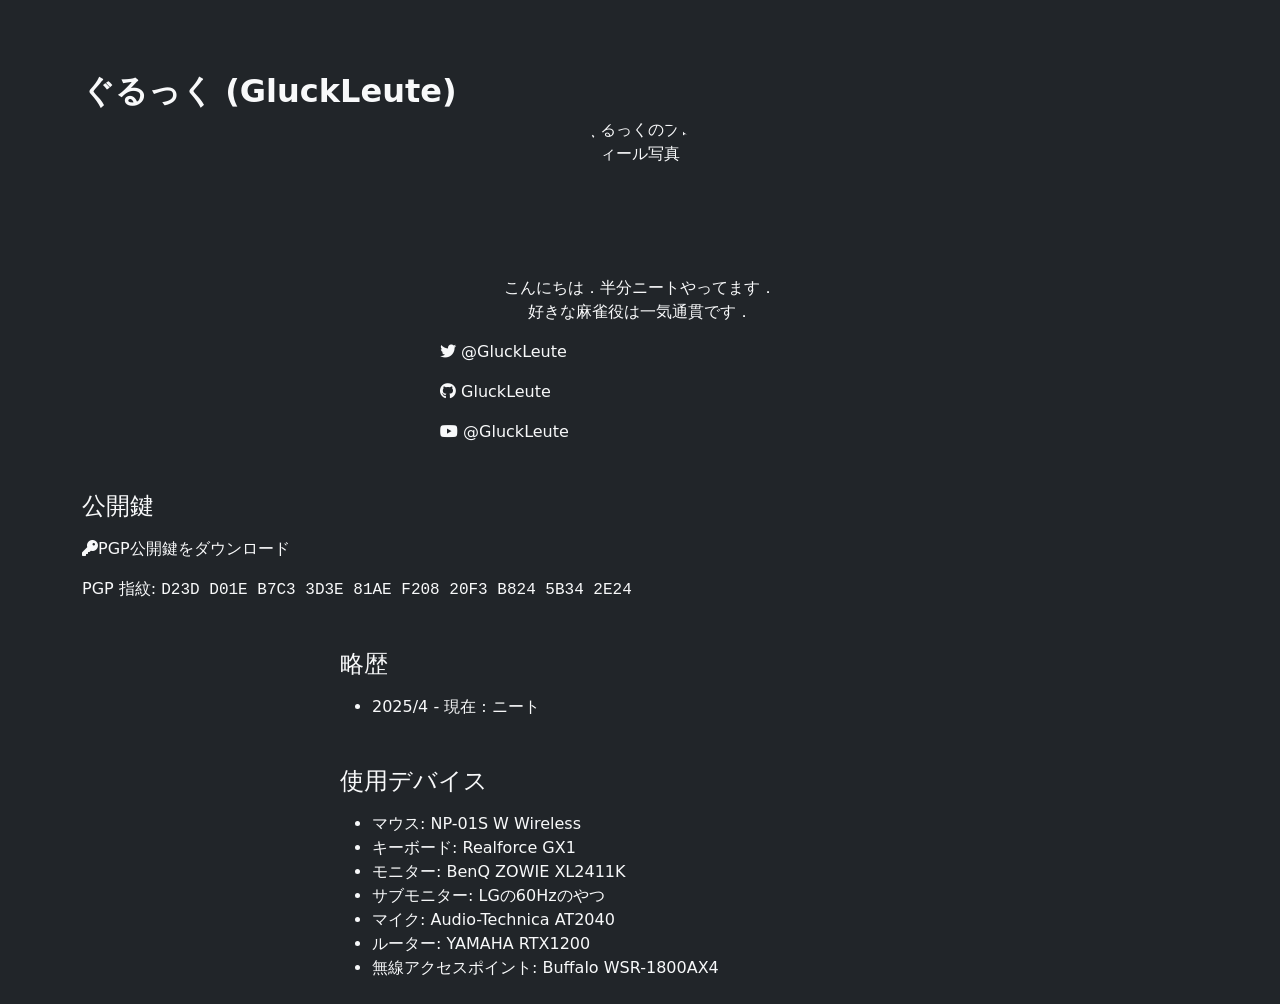
==== index.html @ acce5856 "PGP公開鍵を追加" ====
<!DOCTYPE html>
<html lang="ja">
<head>
  <meta charset="UTF-8">
  <meta name="viewport" content="width=device-width, initial-scale=1">
  <title>ぐるっく | hogehage.net</title>
  <meta name="description" content="ぐるっく(GluckLeute)のプロフィールとリンク集">
  <link rel="canonical" href="https://www.hogehage.net/">
  <link href="https://cdn.jsdelivr.net/npm/bootstrap@5.3.0/dist/css/bootstrap.min.css" rel="stylesheet">
  <link href="https://cdnjs.cloudflare.com/ajax/libs/font-awesome/6.4.0/css/all.min.css" rel="stylesheet">
  <link rel="stylesheet" href="./assets/css/style.css">
</head>
<body class="bg-dark text-light">
  <div class="container">
    <header class="name-block">
      <h1 class="fs-2 mt-5 mx-auto name">ぐるっく (GluckLeute)</h1>
    </header>

    <main>
      <div class="text-center">
        <div>
          <img
            src="./assets/img/profile.jpg"
            alt="ぐるっくのプロフィール写真"
            class="profile-img d-block mx-auto"
            loading="lazy"
            decoding="async"
            width="150"
            height="150">
        </div>
        <p class="mt-2">こんにちは．半分ニートやってます．<br>好きな麻雀役は一気通貫です．</p>
      </div>

      <section class="account mx-auto text-start">
        <p><a href="https://twitter.com/GluckLeute" target="_blank" rel="noopener noreferrer"><i class="fab fa-twitter"></i> @GluckLeute</a></p>
        <p><a href="https://github.com/GluckLeute" target="_blank" rel="noopener noreferrer"><i class="fab fa-github"></i> GluckLeute</a></p>
        <p><a href="https://youtube.com/@GluckLeute/videos" target="_blank" rel="noopener noreferrer"><i class="fab fa-youtube"></i> @GluckLeute</a></p>
      </section>

      <section class="public-key mx-auto mt-5">
        <h2 class="fs-4 mb-3">公開鍵</h2>
        <div class="public-key-item mb-2">
          <p><a href="./assets/publickey.asc" download><i class="fa-solid fa-key"></i>PGP公開鍵をダウンロード</a></p>
          <p class="mb-0">PGP 指紋: <span class="font-monospace">D23D D01E B7C3 3D3E 81AE F208 20F3 B824 5B34 2E24</span></p>
        </div>
      </section>

      <section class="career mx-auto mt-5">
        <h2 class="fs-4 mb-3">略歴</h2>
        <div class="career-item mb-4">
          <ul>
            <li>2025/4 - 現在 : ニート</li>
          </ul>
        </div>
      </section>

      <section class="devices mx-auto mt-5">
        <h2 class="fs-4 mb-3">使用デバイス</h2>
        <div class="device-item mb-4">
          <ul>
            <li>マウス: NP-01S W Wireless</li>
            <li>キーボード: Realforce GX1</li>
            <li>モニター: BenQ ZOWIE XL2411K</li>
            <li>サブモニター: LGの60Hzのやつ</li>
            <li>マイク: Audio-Technica AT2040</li>
            <li>ルーター: YAMAHA RTX1200</li>
            <li>無線アクセスポイント: Buffalo WSR-1800AX4</li>
          </ul>
        </div>
      </section>
    </main>
  </div>

  <script src="https://cdn.jsdelivr.net/npm/bootstrap@5.3.0/dist/js/bootstrap.bundle.min.js"></script>
</body>
</html>
---- assets/css/style.css ----
.name-block {
  width: 300px; /* 任意。自然な幅に調整 */
  text-align: center;
  margin-top: 1.5rem;
}
.name {
  display: inline-block;
  margin-top: 1.5rem;
  font-size: 1.5rem;
  font-weight: bold;

  /* テキスト自体は左揃えに */
  text-align: left;
  width: max-content;
  margin-left: auto;
  margin-right: auto;
}

.profile-img {
  width: 150px;
  height: 150px;
  border-radius: 50%;
  object-fit: cover;
  object-position: center;
  display: block;
}

a {
  color: inherit;            /* 親要素の文字色を継承（たとえば白） */
  text-decoration: none;     /* 下線を消す */
}

a:hover {
  text-decoration: underline; /* ホバー時だけ下線つける（任意） */
}

/* レイアウトの幅をCSSで管理（インライン撤去） */
.account {
  width: 100%;
  max-width: 400px;
}

.career {
  width: 100%;
  max-width: 600px;
}

.devices {
  width: 100%;
  max-width: 600px;
}

/* キーボードフォーカスの可視化（ダーク背景上） */
a:focus-visible {
  outline: 2px solid #0d6efd;
  outline-offset: 2px;
}
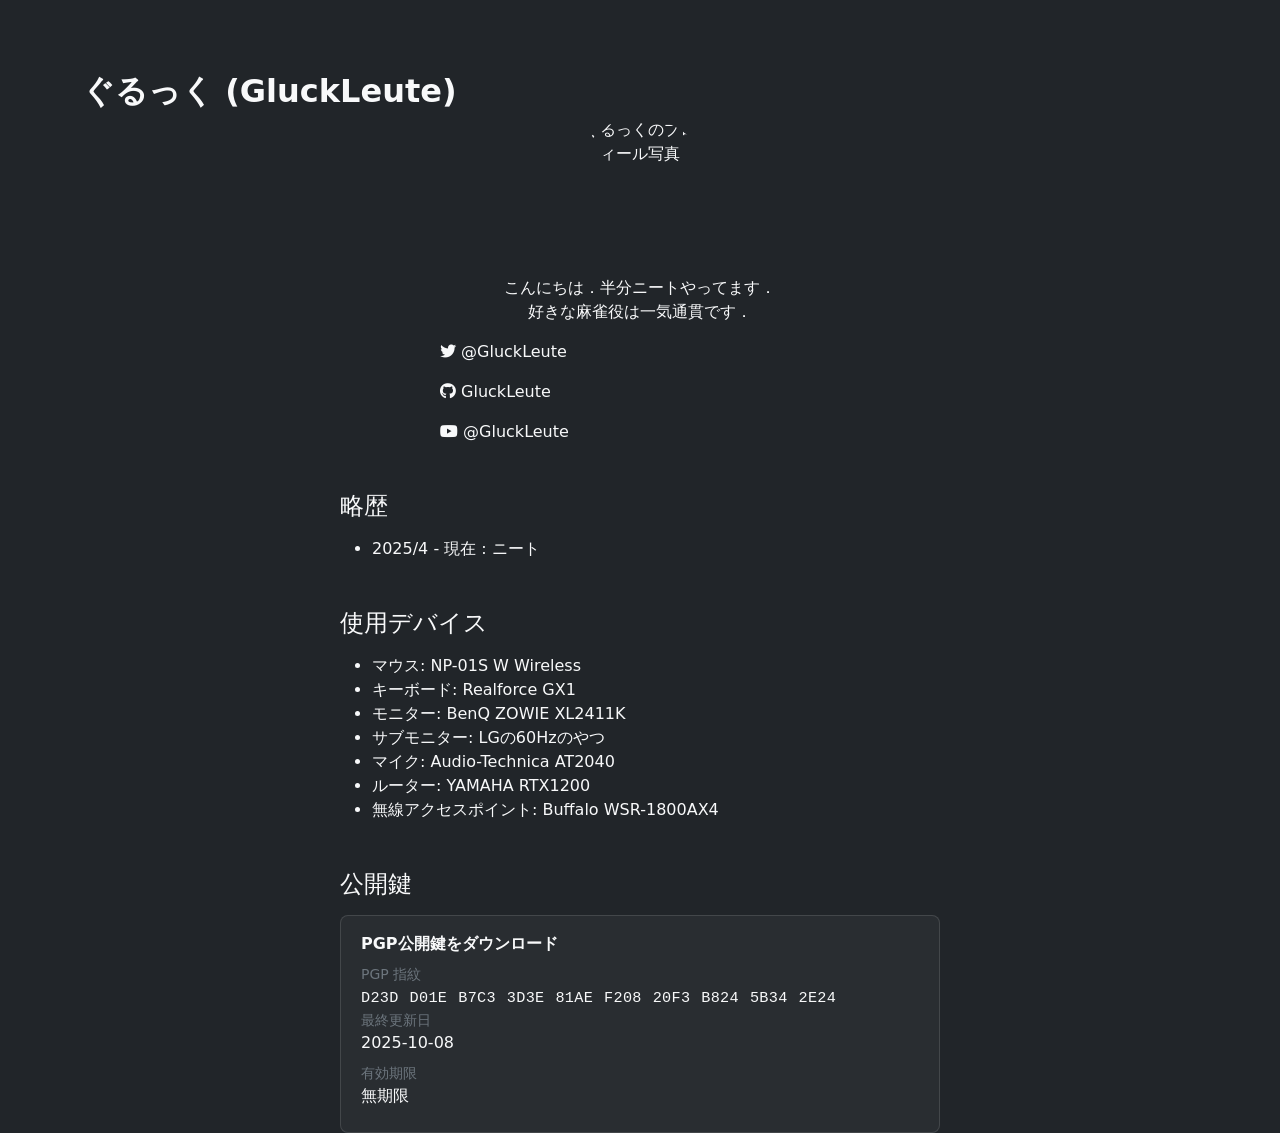
==== commit 9af55a81: "レイアウトを調整" ====
--- a/index.html
+++ b/index.html
@@ -37,13 +37,6 @@
         <p><a href="https://youtube.com/@GluckLeute/videos" target="_blank" rel="noopener noreferrer"><i class="fab fa-youtube"></i> @GluckLeute</a></p>
       </section>
 
-      <section class="public-key mx-auto mt-5">
-        <h2 class="fs-4 mb-3">公開鍵</h2>
-        <div class="public-key-item mb-2">
-          <p><a href="./assets/publickey.asc" download><i class="fa-solid fa-key"></i>PGP公開鍵をダウンロード</a></p>
-          <p class="mb-0">PGP 指紋: <span class="font-monospace">D23D D01E B7C3 3D3E 81AE F208 20F3 B824 5B34 2E24</span></p>
-        </div>
-      </section>
 
       <section class="career mx-auto mt-5">
         <h2 class="fs-4 mb-3">略歴</h2>
@@ -68,6 +61,25 @@
           </ul>
         </div>
       </section>
+
+      <section class="public-key mx-auto mt-5">
+        <h2 class="fs-4 mb-3">公開鍵</h2>
+        <div class="public-key-card">
+          <div class="public-key-item mb-2">
+            <p class="mb-2">
+              <a class="public-key-link" href="./assets/publickey.asc" download>
+                <span>PGP公開鍵をダウンロード</span>
+              </a>
+            </p>
+            <p class="mb-0 text-secondary small">PGP 指紋</p>
+            <p class="mb-0"><span class="font-monospace public-key-fpr">D23D D01E B7C3 3D3E 81AE F208 20F3 B824 5B34 2E24</span></p>
+            <p class="mb-0 text-secondary small">最終更新日</p>
+            <p class="mb-2"><time class="public-key-updated">2025-10-08</time></p>
+            <p class="mb-0 text-secondary small">有効期限</p>
+            <p class="mb-0"><time class="public-key-expires">無期限</time></p>
+          </div>
+        </div>
+      </section>
     </main>
   </div>
 
--- a/assets/css/style.css
+++ b/assets/css/style.css
@@ -55,3 +55,43 @@
   outline: 2px solid #0d6efd;
   outline-offset: 2px;
 }
+
+/* 公開鍵セクション */
+.public-key {
+  width: 100%;
+  max-width: 600px;
+}
+
+.public-key-card {
+  background: rgba(255, 255, 255, 0.04);
+  border: 1px solid rgba(255, 255, 255, 0.12);
+  border-radius: 8px;
+  padding: 1rem 1.25rem;
+}
+
+.public-key-item a {
+  display: inline-flex;
+  align-items: center;
+}
+
+.public-key-link {
+  display: inline-flex;
+  align-items: center;
+  font-weight: 600;
+}
+
+.public-key-item a .fa-key {
+  margin-right: 0.5rem;
+}
+
+.public-key .font-monospace {
+  font-size: 0.95rem;
+  letter-spacing: 0.02em;
+  user-select: all; /* 指紋を選択しやすく */
+}
+
+.public-key-fpr {
+  letter-spacing: 0.03em;
+  word-spacing: 0.1em;
+  white-space: nowrap;
+}
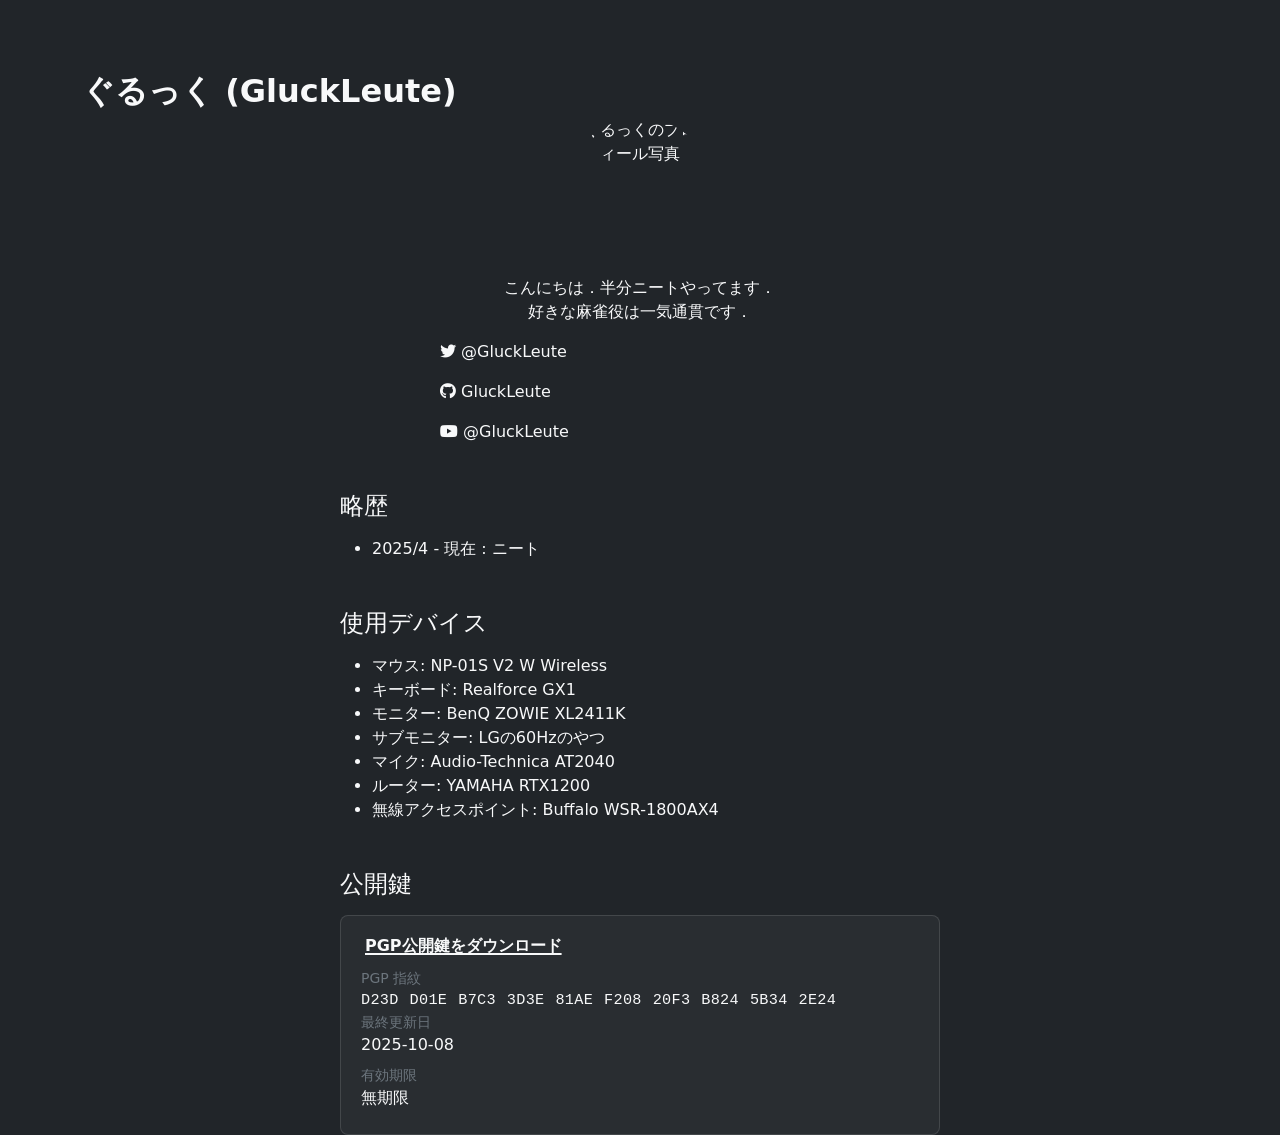
==== commit a3efeaeb: "使用マウス変更" ====
--- a/index.html
+++ b/index.html
@@ -51,7 +51,7 @@
         <h2 class="fs-4 mb-3">使用デバイス</h2>
         <div class="device-item mb-4">
           <ul>
-            <li>マウス: NP-01S W Wireless</li>
+            <li>マウス: NP-01S V2 W Wireless</li>
             <li>キーボード: Realforce GX1</li>
             <li>モニター: BenQ ZOWIE XL2411K</li>
             <li>サブモニター: LGの60Hzのやつ</li>
--- a/assets/css/style.css
+++ b/assets/css/style.css
@@ -78,6 +78,26 @@
   display: inline-flex;
   align-items: center;
   font-weight: 600;
+  text-decoration: underline;
+  text-underline-offset: 2px;
+  text-decoration-thickness: 2px;
+  padding: 0.125rem 0.25rem;
+  border-radius: 4px;
+  transition: color 0.2s ease, background-color 0.2s ease,
+              text-decoration-color 0.2s ease;
+}
+
+
+.public-key-link:hover {
+  background-color: rgba(255, 255, 255, 0.18); /* 薄い灰色 */
+  color: inherit;
+  text-decoration-color: currentColor;
+}
+
+/* フォーカス時の背景強調は不要のため削除（キーボード操作時は全体の a:focus-visible アウトラインのみ適用） */
+
+.public-key-link:active {
+  background-color: rgba(255, 255, 255, 0.24);
 }
 
 .public-key-item a .fa-key {
@@ -94,4 +114,9 @@
   letter-spacing: 0.03em;
   word-spacing: 0.1em;
   white-space: nowrap;
+  /* 指紋行を横スクロール可能に */
+  display: block;
+  max-width: 100%;
+  overflow-x: auto;
+  -webkit-overflow-scrolling: touch;
 }
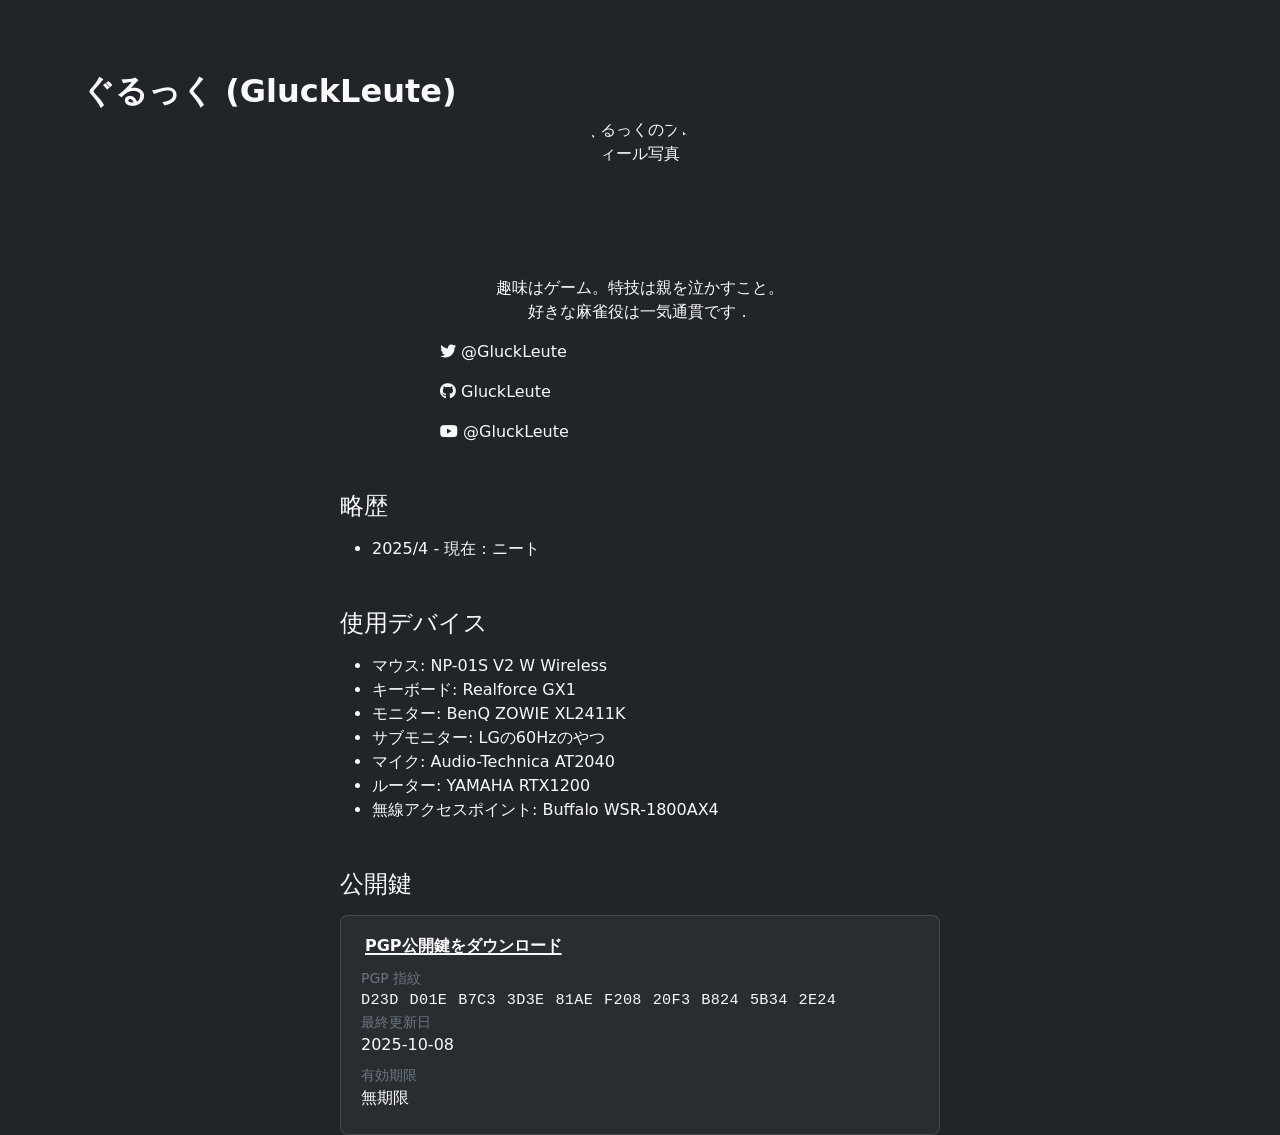
==== commit 9b58399c: "テキスト変更" ====
--- a/index.html
+++ b/index.html
@@ -28,7 +28,7 @@
             width="150"
             height="150">
         </div>
-        <p class="mt-2">こんにちは．半分ニートやってます．<br>好きな麻雀役は一気通貫です．</p>
+        <p class="mt-2">趣味はゲーム。特技は親を泣かすこと。<br>好きな麻雀役は一気通貫です．</p>
       </div>
 
       <section class="account mx-auto text-start">
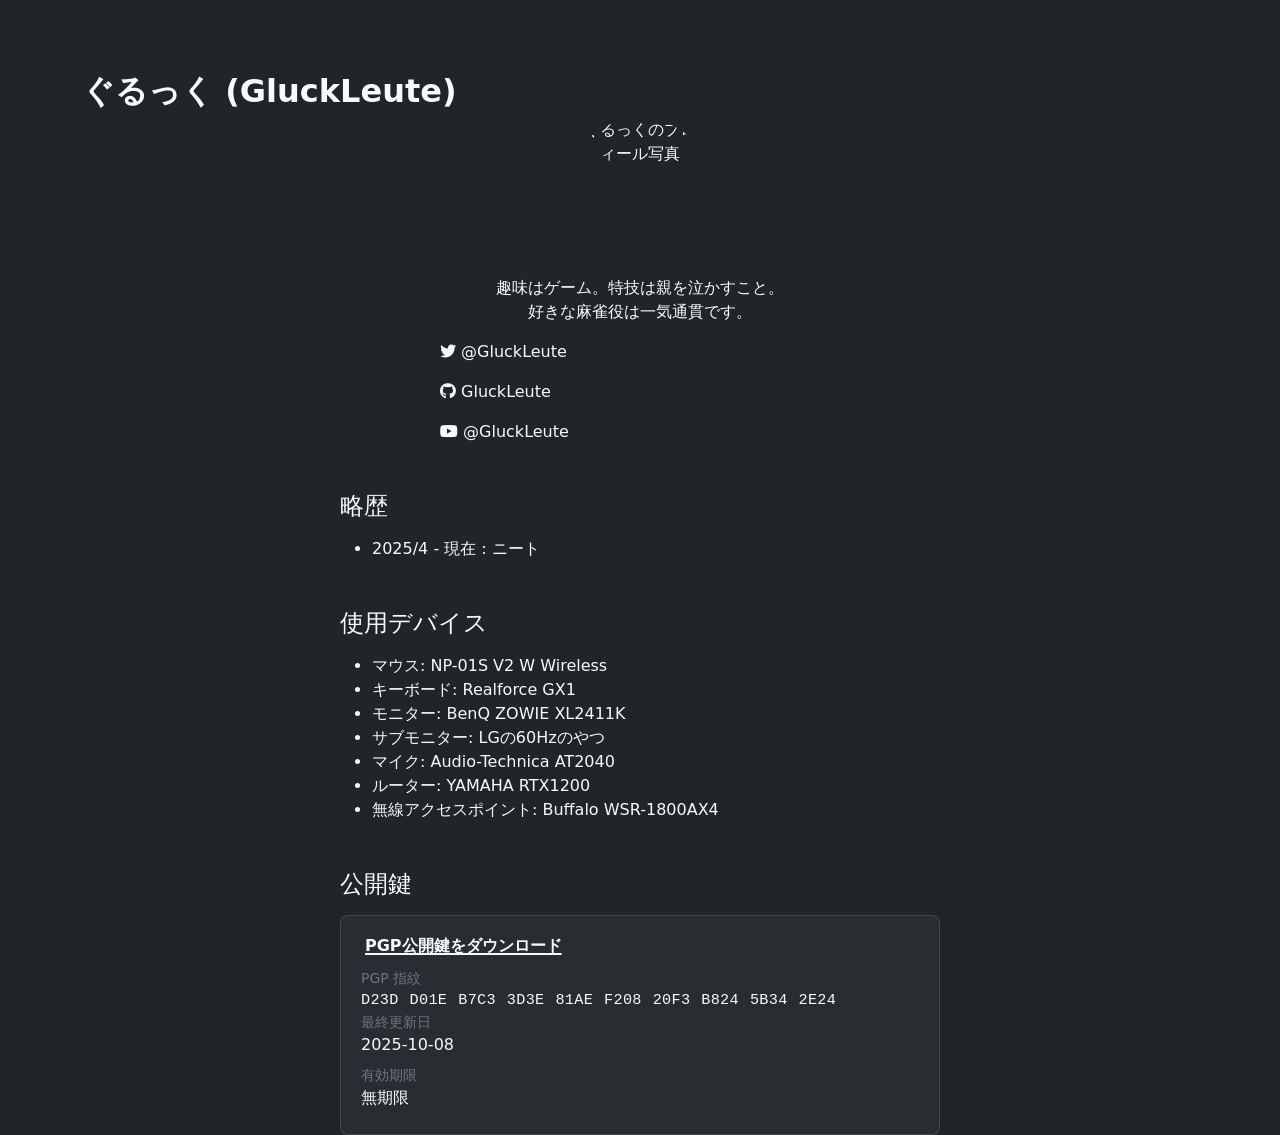
==== commit 6965d0b6: "文を修正" ====
--- a/index.html
+++ b/index.html
@@ -28,7 +28,7 @@
             width="150"
             height="150">
         </div>
-        <p class="mt-2">趣味はゲーム。特技は親を泣かすこと。<br>好きな麻雀役は一気通貫です．</p>
+        <p class="mt-2">趣味はゲーム。特技は親を泣かすこと。<br>好きな麻雀役は一気通貫です。</p>
       </div>
 
       <section class="account mx-auto text-start">
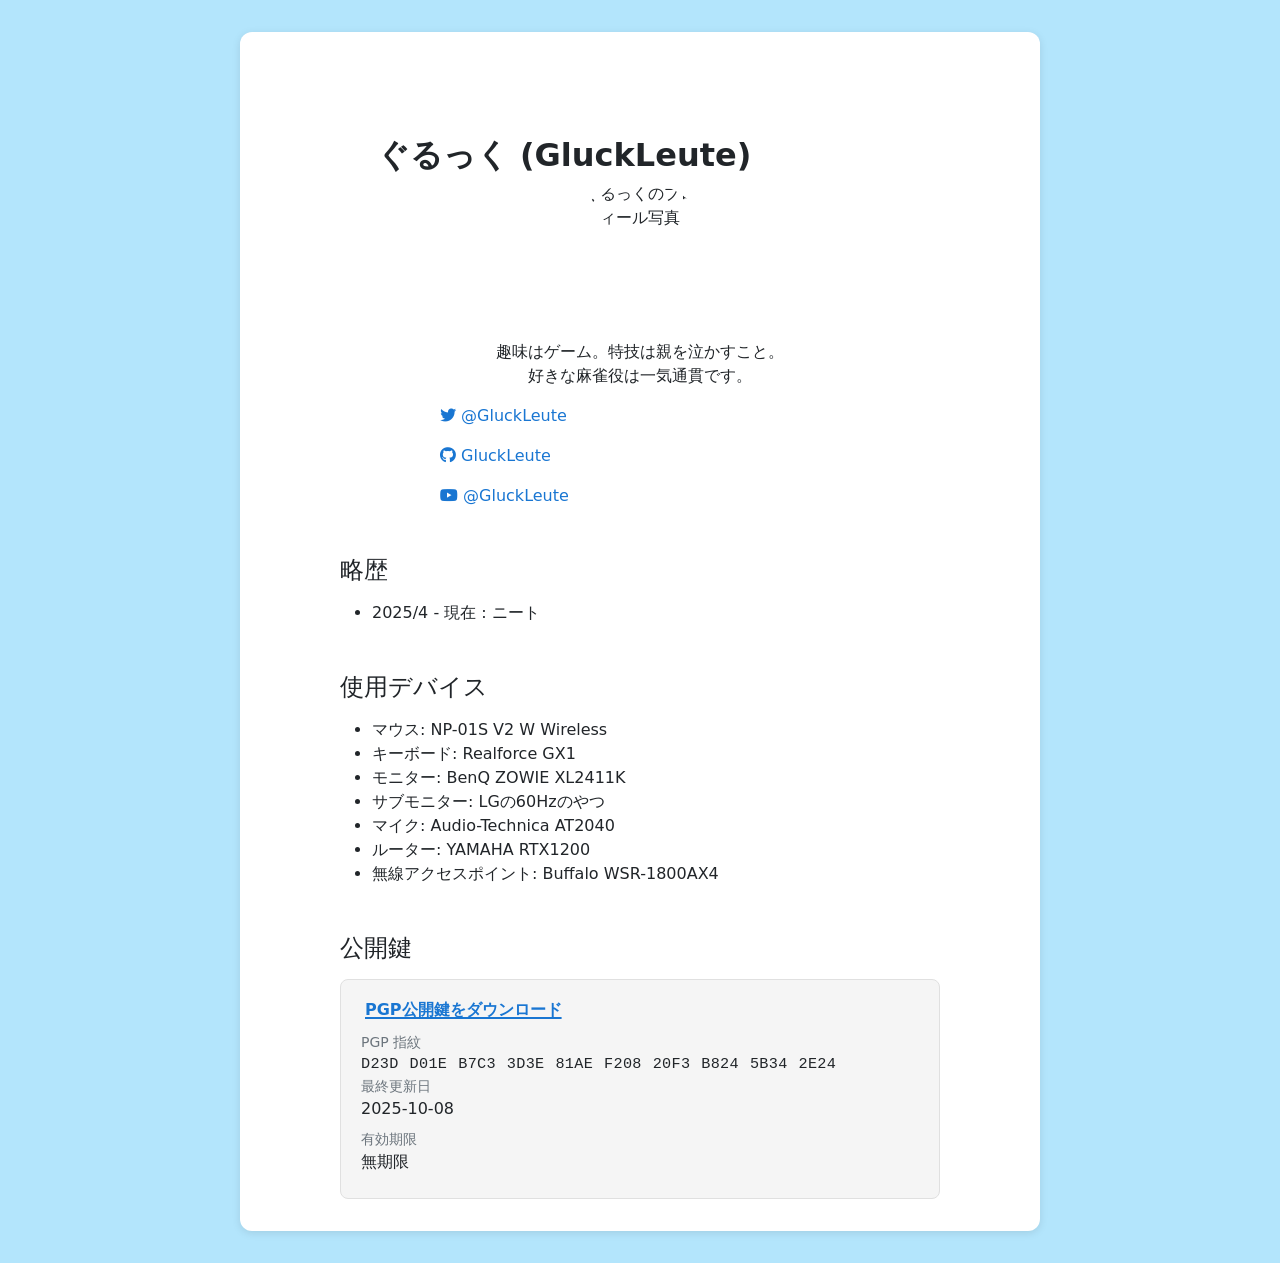
==== commit a31efdf8: "スタイル変更" ====
--- a/index.html
+++ b/index.html
@@ -10,13 +10,13 @@
   <link href="https://cdnjs.cloudflare.com/ajax/libs/font-awesome/6.4.0/css/all.min.css" rel="stylesheet">
   <link rel="stylesheet" href="./assets/css/style.css">
 </head>
-<body class="bg-dark text-light">
+<body>
   <div class="container">
-    <header class="name-block">
-      <h1 class="fs-2 mt-5 mx-auto name">ぐるっく (GluckLeute)</h1>
-    </header>
+    <main>
+      <div class="name-block">
+        <h1 class="fs-2 mt-5 mx-auto name">ぐるっく (GluckLeute)</h1>
+      </div>
 
-    <main>
       <div class="text-center">
         <div>
           <img
--- a/assets/css/style.css
+++ b/assets/css/style.css
@@ -1,7 +1,25 @@
+/* 全体の背景を明るい水色に */
+body {
+  background-color: #b3e5fc; /* 明るい水色 */
+  color: #212529; /* 濃い文字色 */
+}
+
+/* 本文部分を白背景に */
+.container {
+  background-color: #ffffff;
+  padding: 2rem 1.5rem;
+  border-radius: 12px;
+  box-shadow: 0 2px 8px rgba(0, 0, 0, 0.1);
+  margin-top: 2rem;
+  margin-bottom: 2rem;
+  max-width: 800px;
+}
+
 .name-block {
   width: 300px; /* 任意。自然な幅に調整 */
   text-align: center;
   margin-top: 1.5rem;
+  margin-left: 15%;
 }
 .name {
   display: inline-block;
@@ -9,8 +27,8 @@
   font-size: 1.5rem;
   font-weight: bold;
 
-  /* テキスト自体は左揃えに */
-  text-align: left;
+  /* テキスト自体は中央揃えに */
+  text-align: center;
   width: max-content;
   margin-left: auto;
   margin-right: auto;
@@ -26,11 +44,12 @@
 }
 
 a {
-  color: inherit;            /* 親要素の文字色を継承（たとえば白） */
+  color: #1976d2;            /* 青系のリンク色 */
   text-decoration: none;     /* 下線を消す */
 }
 
 a:hover {
+  color: #1565c0;            /* ホバー時に少し濃い青 */
   text-decoration: underline; /* ホバー時だけ下線つける（任意） */
 }
 
@@ -63,8 +82,8 @@
 }
 
 .public-key-card {
-  background: rgba(255, 255, 255, 0.04);
-  border: 1px solid rgba(255, 255, 255, 0.12);
+  background: #f5f5f5;
+  border: 1px solid #e0e0e0;
   border-radius: 8px;
   padding: 1rem 1.25rem;
 }
@@ -89,15 +108,15 @@
 
 
 .public-key-link:hover {
-  background-color: rgba(255, 255, 255, 0.18); /* 薄い灰色 */
-  color: inherit;
+  background-color: #e3f2fd; /* 薄い青色 */
+  color: #1976d2;
   text-decoration-color: currentColor;
 }
 
 /* フォーカス時の背景強調は不要のため削除（キーボード操作時は全体の a:focus-visible アウトラインのみ適用） */
 
 .public-key-link:active {
-  background-color: rgba(255, 255, 255, 0.24);
+  background-color: #bbdefb;
 }
 
 .public-key-item a .fa-key {
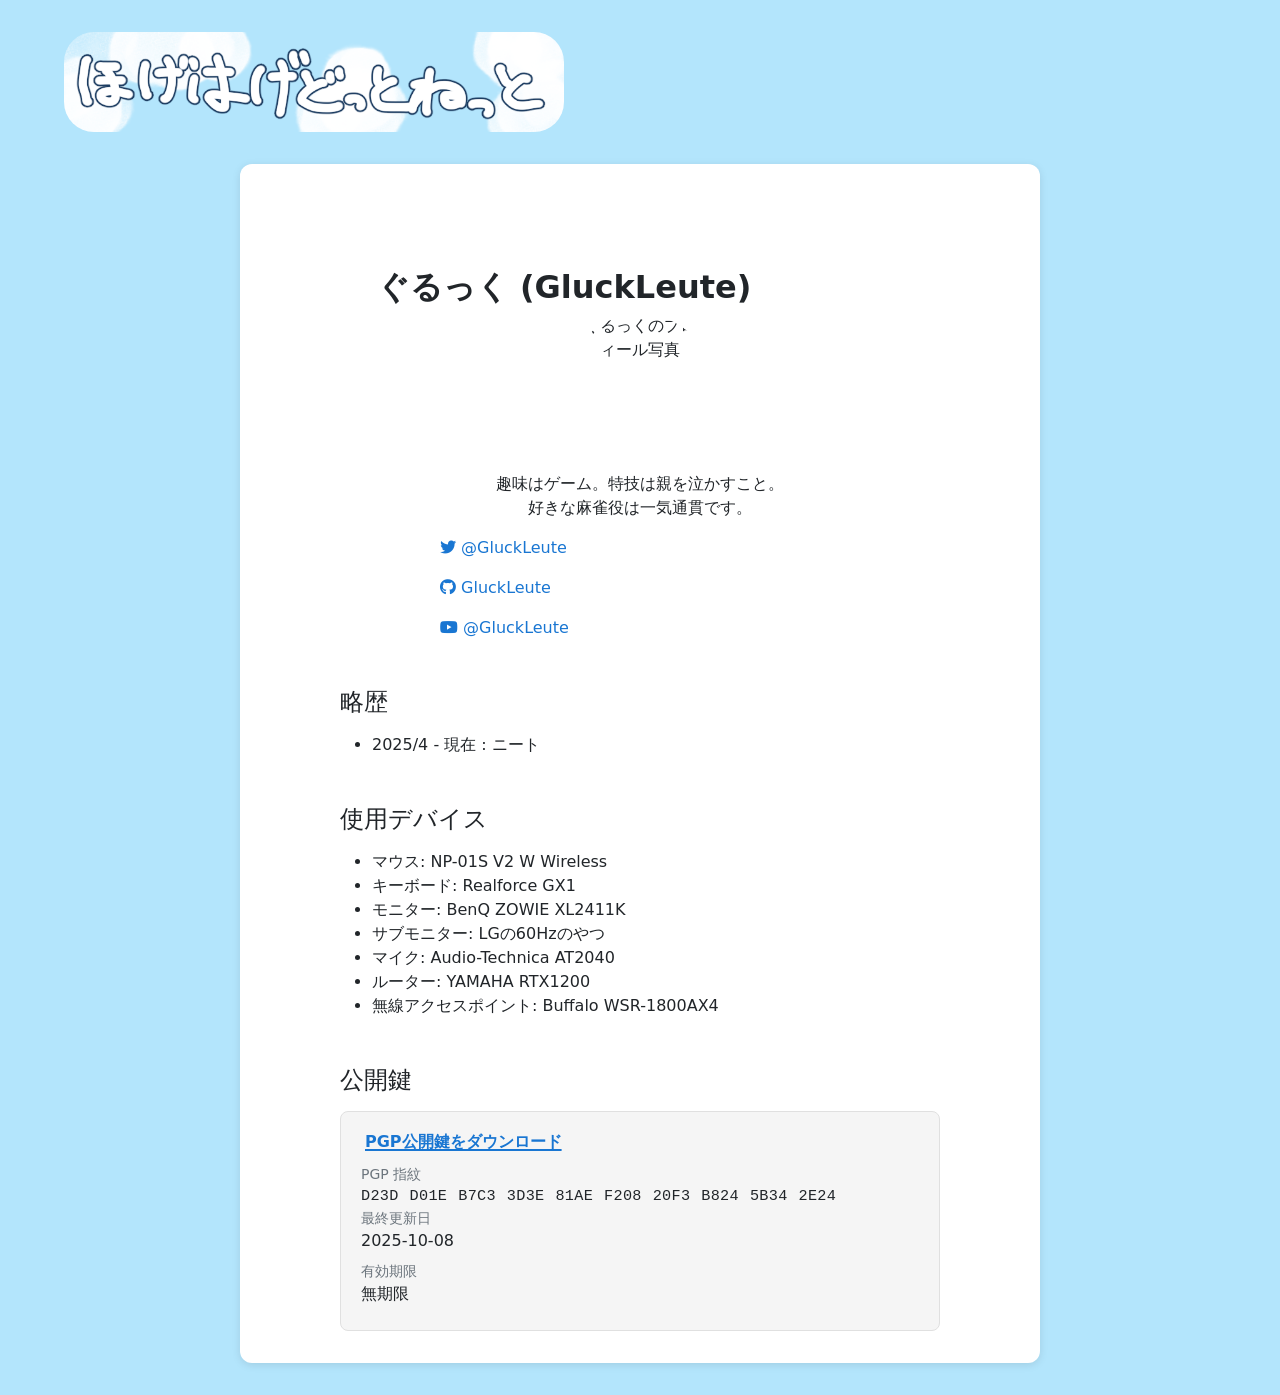
==== commit 3ef1286b: "バナー追加" ====
--- a/index.html
+++ b/index.html
@@ -11,6 +11,11 @@
   <link rel="stylesheet" href="./assets/css/style.css">
 </head>
 <body>
+  <header class="site-header">
+    <a href="./">
+      <img src="./assets/img/banner.png" alt="サイトバナー" class="header-banner">
+    </a>
+  </header>
   <div class="container">
     <main>
       <div class="name-block">
--- a/assets/css/style.css
+++ b/assets/css/style.css
@@ -2,6 +2,24 @@
 body {
   background-color: #b3e5fc; /* 明るい水色 */
   color: #212529; /* 濃い文字色 */
+}
+
+/* ヘッダーバナー */
+.site-header {
+  width: 100%;
+  margin: 0;
+  padding: 0;
+}
+
+.header-banner {
+  width: 100%;
+  max-width: 500px;
+  height: 100px;
+  object-fit: cover;
+  object-position: center;
+  display: block;
+  margin: 2rem 0 0 5%;
+  border-radius: 30px;
 }
 
 /* 本文部分を白背景に */
